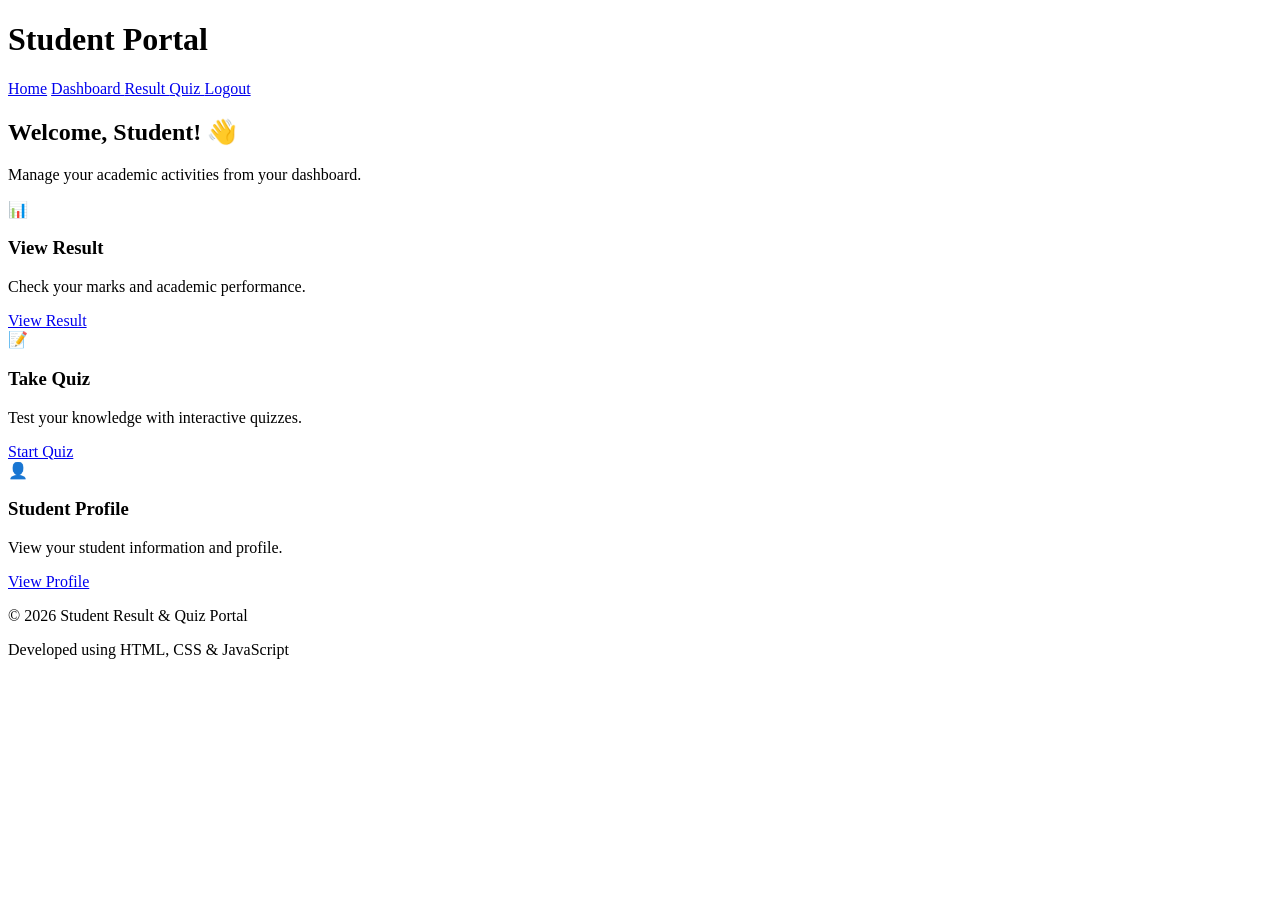
==== dashboard.html @ f5e90eb1 "Create dashboard.html" ====
<!DOCTYPE html>
<html lang="en">

<head>

    <meta charset="UTF-8">

    <meta
        name="viewport"
        content="width=device-width, initial-scale=1.0"
    >

    <title>Dashboard | Student Portal</title>

    <link
        rel="stylesheet"
        href="css/style.css"
    >

</head>


<body>

    <!-- Header -->

    <header>

        <div class="container">

            <h1>Student Portal</h1>

            <nav>

                <a href="index.html">Home</a>

                <a href="dashboard.html">
                    Dashboard
                </a>

                <a href="result.html">
                    Result
                </a>

                <a href="quiz.html">
                    Quiz
                </a>

                <a href="login.html">
                    Logout
                </a>

            </nav>

        </div>

    </header>


    <!-- Dashboard -->

    <main class="dashboard-section">

        <div class="dashboard-container">

            <div class="dashboard-welcome">

                <h2>
                    Welcome, Student! 👋
                </h2>

                <p>
                    Manage your academic activities
                    from your dashboard.
                </p>

            </div>


            <div class="dashboard-grid">

                <div class="dashboard-card">

                    <div class="card-icon">
                        📊
                    </div>

                    <h3>
                        View Result
                    </h3>

                    <p>
                        Check your marks and
                        academic performance.
                    </p>

                    <a
                        href="result.html"
                        class="dashboard-btn"
                    >
                        View Result
                    </a>

                </div>


                <div class="dashboard-card">

                    <div class="card-icon">
                        📝
                    </div>

                    <h3>
                        Take Quiz
                    </h3>

                    <p>
                        Test your knowledge with
                        interactive quizzes.
                    </p>

                    <a
                        href="quiz.html"
                        class="dashboard-btn"
                    >
                        Start Quiz
                    </a>

                </div>


                <div class="dashboard-card">

                    <div class="card-icon">
                        👤
                    </div>

                    <h3>
                        Student Profile
                    </h3>

                    <p>
                        View your student information
                        and profile.
                    </p>

                    <a
                        href="#"
                        class="dashboard-btn"
                    >
                        View Profile
                    </a>

                </div>


            </div>

        </div>

    </main>


    <footer>

        <p>
            © 2026 Student Result & Quiz Portal
        </p>

        <p>
            Developed using HTML, CSS & JavaScript
        </p>

    </footer>

</body>

</html>
---- css/style.css ----
/* ================================
   LOGIN PAGE
================================ */

.login-section {
    min-height: 75vh;
    display: flex;
    justify-content: center;
    align-items: center;
    padding: 50px 20px;
    background: linear-gradient(135deg, #eef4ff, #f8f9ff);
}


/* Login Card */

.login-card {
    width: 100%;
    max-width: 430px;
    background: #ffffff;
    padding: 40px;
    border-radius: 18px;
    box-shadow: 0 15px 40px rgba(0, 0, 0, 0.12);
    text-align: center;
}


/* Login Icon */

.login-icon {
    width: 70px;
    height: 70px;
    margin: 0 auto 18px;

    display: flex;
    align-items: center;
    justify-content: center;

    background: linear-gradient(135deg, #2563eb, #7c3aed);

    border-radius: 50%;

    font-size: 32px;

    box-shadow: 0 8px 20px rgba(37, 99, 235, 0.25);
}


/* Login Heading */

.login-card h2 {
    margin-bottom: 8px;
    color: #1e293b;
    font-size: 28px;
}


/* Subtitle */

.login-subtitle {
    color: #64748b;
    margin-bottom: 30px;
    font-size: 14px;
}


/* Form */

.form-group {
    text-align: left;
    margin-bottom: 20px;
}


.form-group label {
    display: block;
    margin-bottom: 8px;

    font-weight: 600;
    color: #334155;
}


.form-group input {
    width: 100%;
    padding: 13px 14px;

    border: 1px solid #cbd5e1;
    border-radius: 10px;

    font-size: 15px;

    outline: none;

    transition: 0.3s;

    box-sizing: border-box;
}


.form-group input:focus {
    border-color: #2563eb;

    box-shadow:
        0 0 0 3px rgba(37, 99, 235, 0.12);
}


/* Login Options */

.login-options {
    display: flex;
    justify-content: space-between;
    align-items: center;

    margin-bottom: 25px;

    font-size: 14px;
}


.remember-me {
    display: flex;
    align-items: center;
    gap: 6px;

    color: #475569;
}


.login-options a {
    color: #2563eb;
    text-decoration: none;
}


.login-options a:hover {
    text-decoration: underline;
}


/* Login Button */

.login-btn {
    width: 100%;

    padding: 14px;

    border: none;
    border-radius: 10px;

    background: linear-gradient(
        135deg,
        #2563eb,
        #7c3aed
    );

    color: white;

    font-size: 16px;
    font-weight: 600;

    cursor: pointer;

    transition: 0.3s;
}


.login-btn:hover {
    transform: translateY(-2px);

    box-shadow:
        0 8px 20px rgba(37, 99, 235, 0.3);
}


/* Register */

.register-link {
    margin-top: 25px;

    padding-top: 20px;

    border-top: 1px solid #e2e8f0;
}


.register-link p {
    color: #64748b;
    font-size: 14px;
}


.register-link a {
    color: #2563eb;
    font-weight: 600;
    text-decoration: none;
}


/* Active Navigation */

nav a.active {
    color: #60a5fa;
}


/* ================================
   LOGIN MOBILE RESPONSIVE
================================ */

@media (max-width: 600px) {

    .login-section {
        padding: 30px 15px;
    }

    .login-card {
        padding: 28px 22px;
    }

    .login-card h2 {
        font-size: 24px;
    }

    .login-options {
        flex-direction: column;
        align-items: flex-start;
        gap: 12px;
    }

}
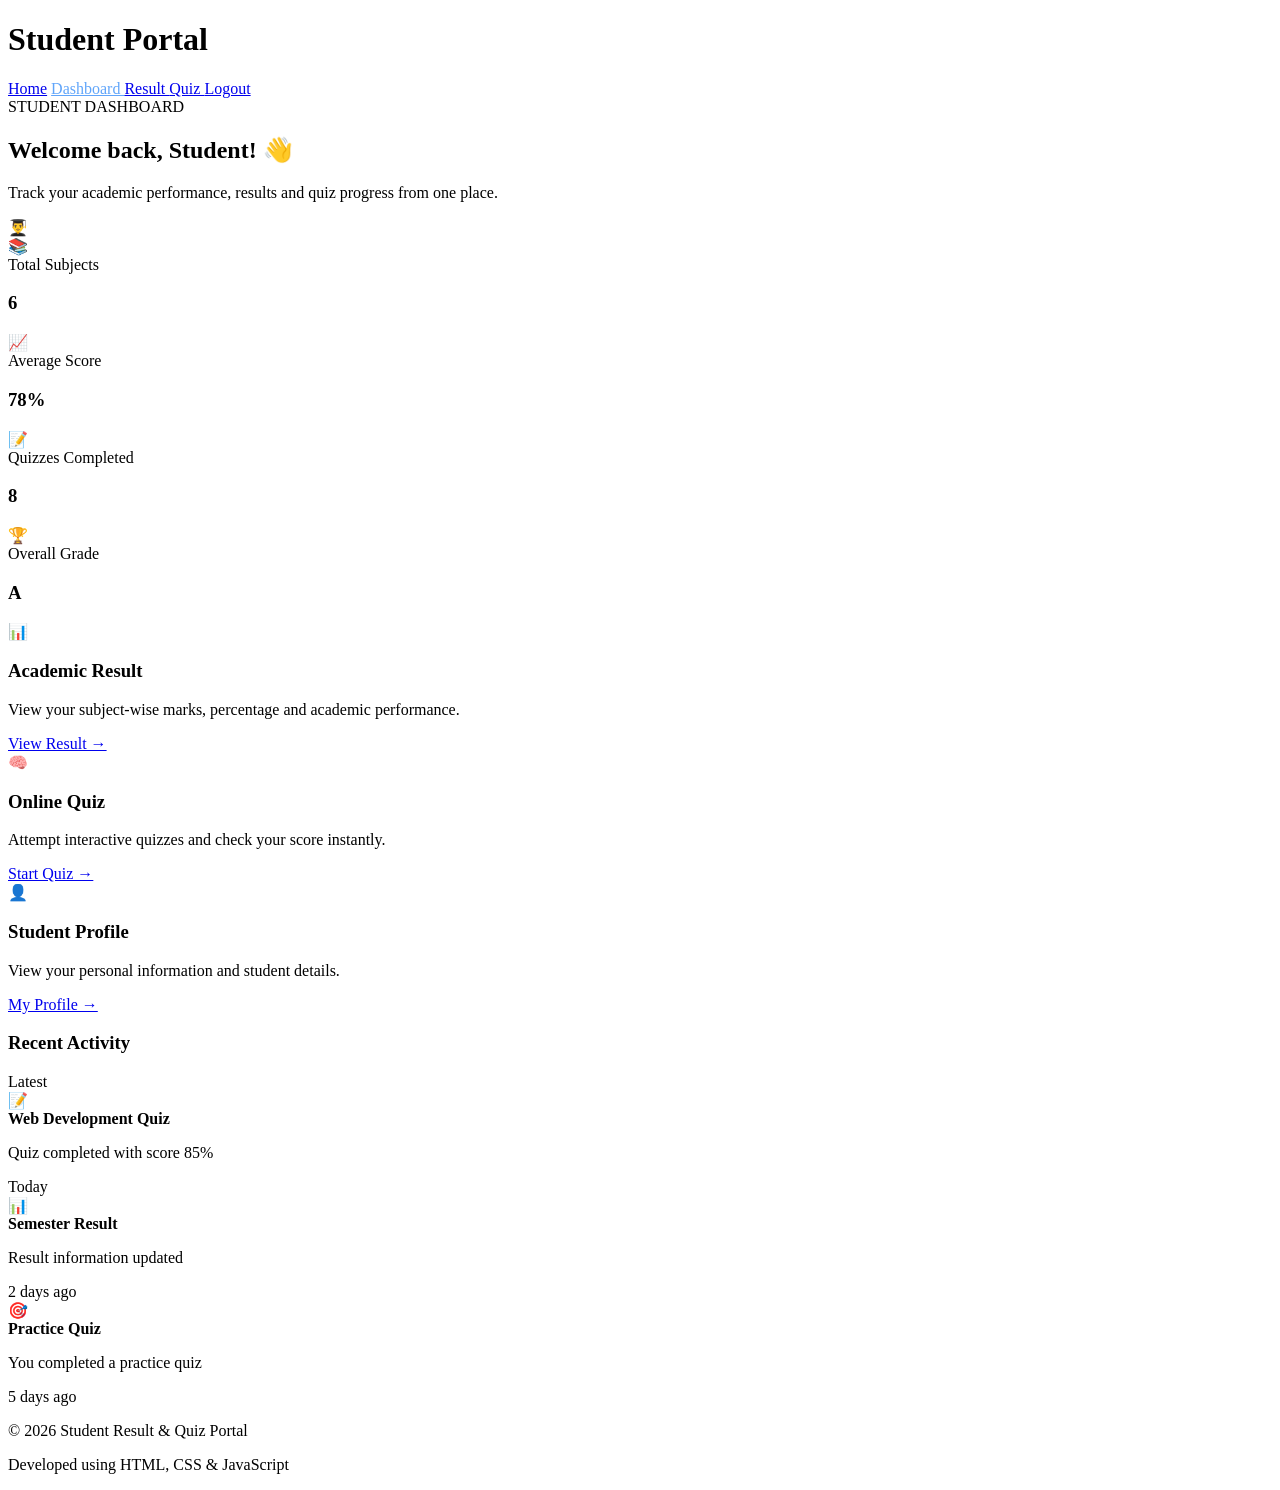
==== commit bf71bfd7: "Update dashboard.html" ====
--- a/dashboard.html
+++ b/dashboard.html
@@ -34,7 +34,10 @@
 
                 <a href="index.html">Home</a>
 
-                <a href="dashboard.html">
+                <a
+                    href="dashboard.html"
+                    class="active"
+                >
                     Dashboard
                 </a>
 
@@ -63,21 +66,123 @@
 
         <div class="dashboard-container">
 
+
+            <!-- Welcome -->
+
             <div class="dashboard-welcome">
 
-                <h2>
-                    Welcome, Student! 👋
-                </h2>
-
-                <p>
-                    Manage your academic activities
-                    from your dashboard.
-                </p>
+                <div>
+
+                    <span class="welcome-label">
+                        STUDENT DASHBOARD
+                    </span>
+
+                    <h2>
+                        Welcome back, Student! 👋
+                    </h2>
+
+                    <p>
+                        Track your academic performance,
+                        results and quiz progress from one place.
+                    </p>
+
+                </div>
+
+                <div class="student-avatar">
+                    👨‍🎓
+                </div>
 
             </div>
 
 
+            <!-- Statistics -->
+
+            <div class="stats-grid">
+
+                <div class="stat-card">
+
+                    <div class="stat-icon">
+                        📚
+                    </div>
+
+                    <div>
+
+                        <span>
+                            Total Subjects
+                        </span>
+
+                        <h3>6</h3>
+
+                    </div>
+
+                </div>
+
+
+                <div class="stat-card">
+
+                    <div class="stat-icon">
+                        📈
+                    </div>
+
+                    <div>
+
+                        <span>
+                            Average Score
+                        </span>
+
+                        <h3>78%</h3>
+
+                    </div>
+
+                </div>
+
+
+                <div class="stat-card">
+
+                    <div class="stat-icon">
+                        📝
+                    </div>
+
+                    <div>
+
+                        <span>
+                            Quizzes Completed
+                        </span>
+
+                        <h3>8</h3>
+
+                    </div>
+
+                </div>
+
+
+                <div class="stat-card">
+
+                    <div class="stat-icon">
+                        🏆
+                    </div>
+
+                    <div>
+
+                        <span>
+                            Overall Grade
+                        </span>
+
+                        <h3>A</h3>
+
+                    </div>
+
+                </div>
+
+            </div>
+
+
+            <!-- Main Cards -->
+
             <div class="dashboard-grid">
+
+
+                <!-- Result -->
 
                 <div class="dashboard-card">
 
@@ -86,48 +191,52 @@
                     </div>
 
                     <h3>
-                        View Result
+                        Academic Result
                     </h3>
 
                     <p>
-                        Check your marks and
-                        academic performance.
+                        View your subject-wise marks,
+                        percentage and academic performance.
                     </p>
 
                     <a
                         href="result.html"
                         class="dashboard-btn"
                     >
-                        View Result
+                        View Result →
                     </a>
 
                 </div>
 
 
+                <!-- Quiz -->
+
                 <div class="dashboard-card">
 
                     <div class="card-icon">
-                        📝
+                        🧠
                     </div>
 
                     <h3>
-                        Take Quiz
+                        Online Quiz
                     </h3>
 
                     <p>
-                        Test your knowledge with
-                        interactive quizzes.
+                        Attempt interactive quizzes
+                        and check your score instantly.
                     </p>
 
                     <a
                         href="quiz.html"
                         class="dashboard-btn"
                     >
-                        Start Quiz
+                        Start Quiz →
                     </a>
 
                 </div>
 
+
+                <!-- Profile -->
 
                 <div class="dashboard-card">
 
@@ -140,15 +249,15 @@
                     </h3>
 
                     <p>
-                        View your student information
-                        and profile.
+                        View your personal information
+                        and student details.
                     </p>
 
                     <a
                         href="#"
                         class="dashboard-btn"
                     >
-                        View Profile
+                        My Profile →
                     </a>
 
                 </div>
@@ -156,10 +265,106 @@
 
             </div>
 
+
+            <!-- Recent Activity -->
+
+            <div class="activity-card">
+
+                <div class="activity-header">
+
+                    <h3>
+                        Recent Activity
+                    </h3>
+
+                    <span>
+                        Latest
+                    </span>
+
+                </div>
+
+
+                <div class="activity-item">
+
+                    <div class="activity-icon">
+                        📝
+                    </div>
+
+                    <div>
+
+                        <strong>
+                            Web Development Quiz
+                        </strong>
+
+                        <p>
+                            Quiz completed with score 85%
+                        </p>
+
+                    </div>
+
+                    <span class="activity-date">
+                        Today
+                    </span>
+
+                </div>
+
+
+                <div class="activity-item">
+
+                    <div class="activity-icon">
+                        📊
+                    </div>
+
+                    <div>
+
+                        <strong>
+                            Semester Result
+                        </strong>
+
+                        <p>
+                            Result information updated
+                        </p>
+
+                    </div>
+
+                    <span class="activity-date">
+                        2 days ago
+                    </span>
+
+                </div>
+
+
+                <div class="activity-item">
+
+                    <div class="activity-icon">
+                        🎯
+                    </div>
+
+                    <div>
+
+                        <strong>
+                            Practice Quiz
+                        </strong>
+
+                        <p>
+                            You completed a practice quiz
+                        </p>
+
+                    </div>
+
+                    <span class="activity-date">
+                        5 days ago
+                    </span>
+
+                </div>
+
+            </div>
+
         </div>
 
     </main>
 
+
+    <!-- Footer -->
 
     <footer>
 
@@ -173,6 +378,9 @@
 
     </footer>
 
+
+    <script src="js/script.js"></script>
+
 </body>
 
 </html>
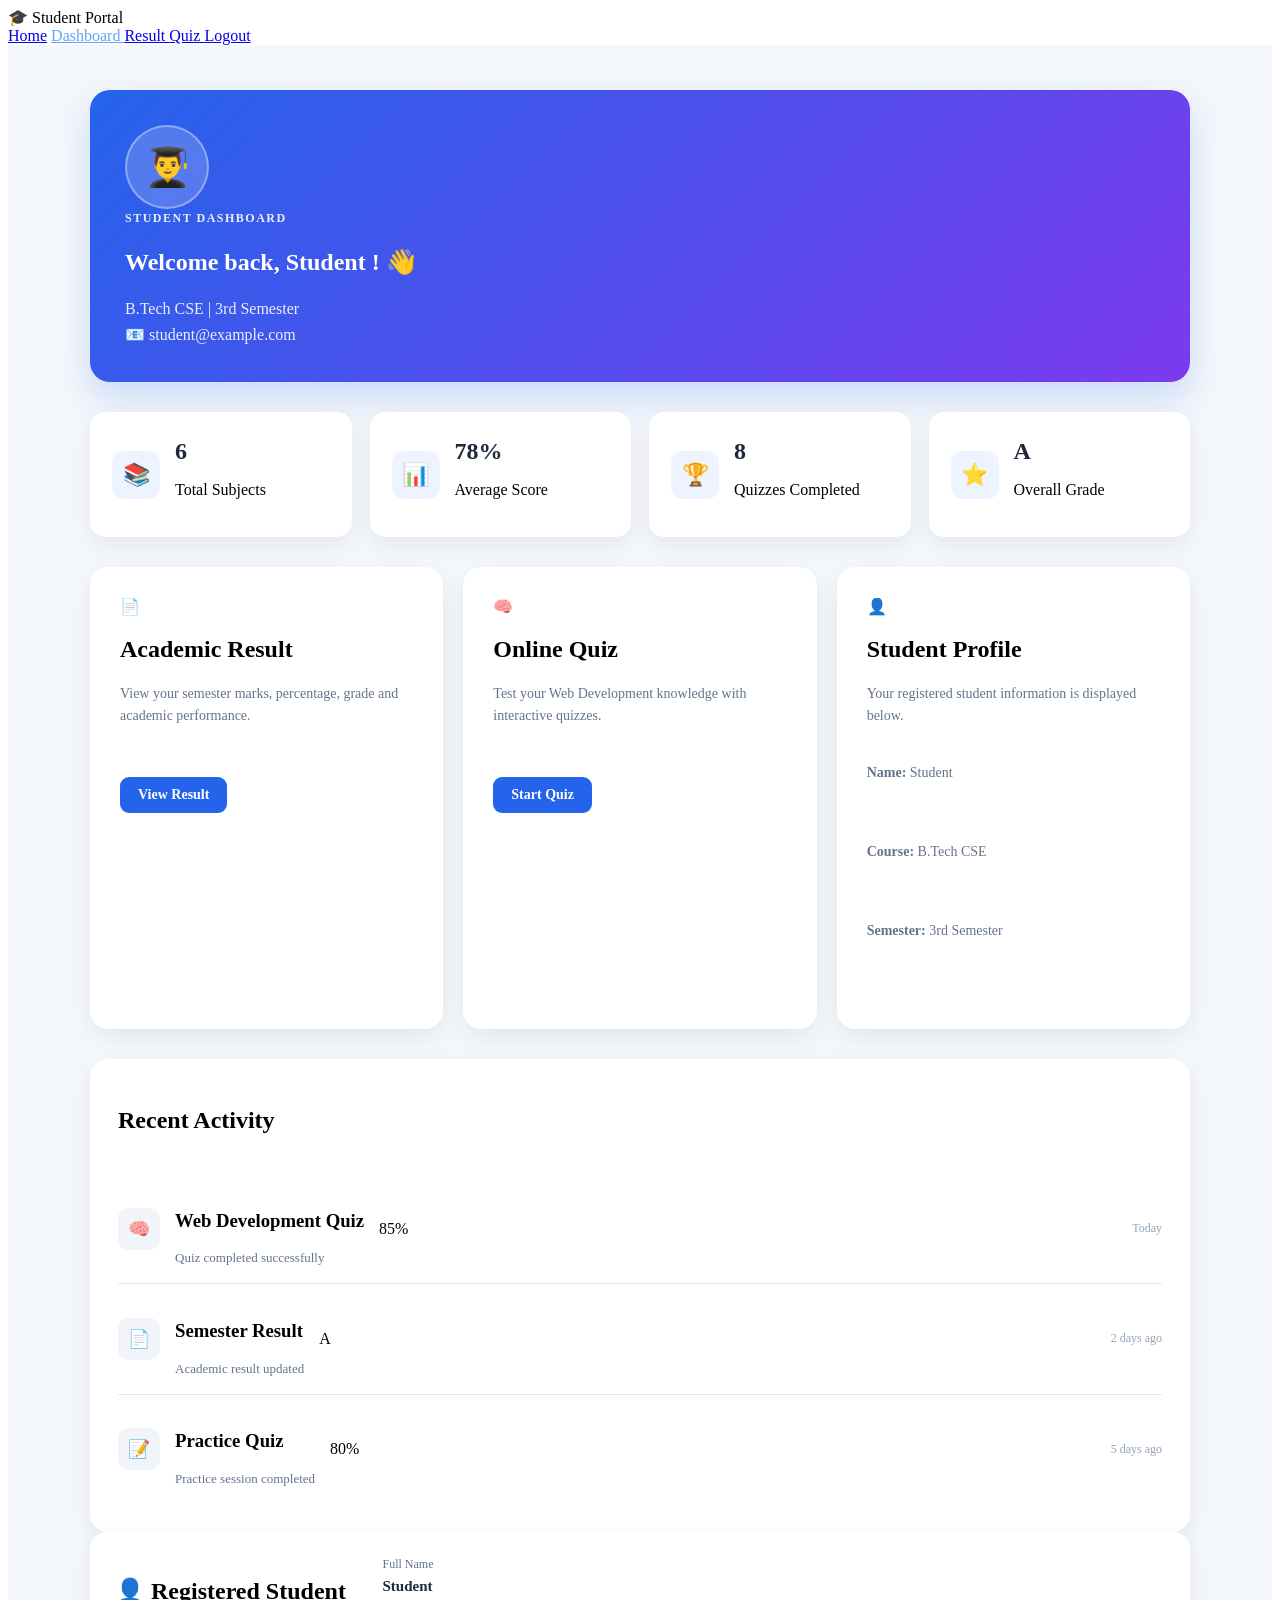
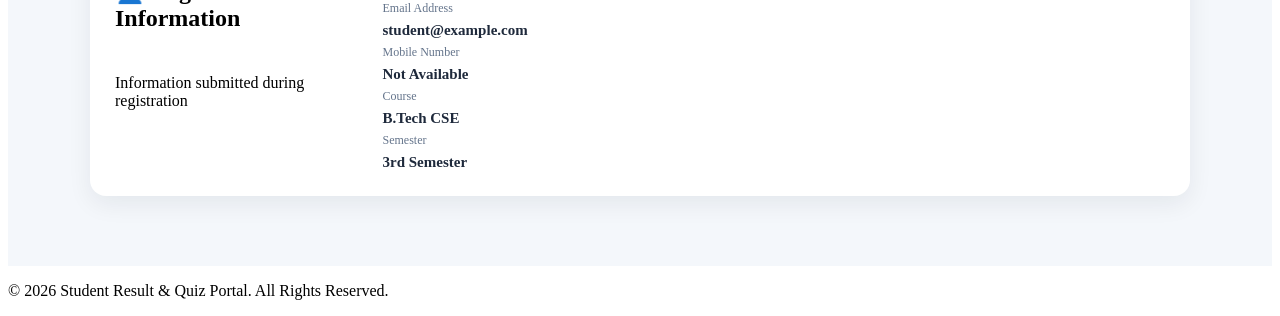
==== commit f60f3973: "Update dashboard.html" ====
--- a/dashboard.html
+++ b/dashboard.html
@@ -1,43 +1,30 @@
 <!DOCTYPE html>
 <html lang="en">
-
 <head>
-
     <meta charset="UTF-8">
-
-    <meta
-        name="viewport"
-        content="width=device-width, initial-scale=1.0"
-    >
-
-    <title>Dashboard | Student Portal</title>
-
-    <link
-        rel="stylesheet"
-        href="css/style.css"
-    >
-
+    <meta name="viewport" content="width=device-width, initial-scale=1.0">
+
+    <title>Student Dashboard | Student Result & Quiz Portal</title>
+
+    <link rel="stylesheet" href="css/style.css">
 </head>
 
-
 <body>
 
-    <!-- Header -->
-
-    <header>
-
-        <div class="container">
-
-            <h1>Student Portal</h1>
-
-            <nav>
+    <!-- HEADER -->
+    <header class="main-header">
+
+        <div class="header-container">
+
+            <div class="logo">
+                🎓 Student Portal
+            </div>
+
+            <nav class="main-nav">
 
                 <a href="index.html">Home</a>
 
-                <a
-                    href="dashboard.html"
-                    class="active"
-                >
+                <a href="dashboard.html" class="active">
                     Dashboard
                 </a>
 
@@ -49,7 +36,7 @@
                     Quiz
                 </a>
 
-                <a href="login.html">
+                <a href="#" onclick="logoutStudent(); return false;">
                     Logout
                 </a>
 
@@ -60,327 +47,477 @@
     </header>
 
 
-    <!-- Dashboard -->
-
-    <main class="dashboard-section">
-
-        <div class="dashboard-container">
-
-
-            <!-- Welcome -->
-
-            <div class="dashboard-welcome">
-
-                <div>
-
-                    <span class="welcome-label">
-                        STUDENT DASHBOARD
-                    </span>
-
-                    <h2>
-                        Welcome back, Student! 👋
-                    </h2>
-
-                    <p>
-                        Track your academic performance,
-                        results and quiz progress from one place.
-                    </p>
+    <!-- DASHBOARD -->
+    <main>
+
+        <section class="dashboard-section">
+
+            <div class="dashboard-container">
+
+
+                <!-- WELCOME CARD -->
+                <div class="dashboard-welcome">
+
+                    <div class="welcome-content">
+
+                        <div class="student-avatar">
+                            👨‍🎓
+                        </div>
+
+                        <div>
+
+                            <p class="welcome-label">
+                                STUDENT DASHBOARD
+                            </p>
+
+                            <h1>
+                                Welcome back,
+                                <span id="studentName">
+                                    Student
+                                </span>! 👋
+                            </h1>
+
+                            <p class="student-basic-info">
+
+                                <span id="studentCourse">
+                                    B.Tech CSE
+                                </span>
+
+                                <span class="divider">|</span>
+
+                                <span id="studentSemester">
+                                    3rd Semester
+                                </span>
+
+                            </p>
+
+                            <p class="student-email">
+
+                                📧
+                                <span id="studentEmail">
+                                    student@example.com
+                                </span>
+
+                            </p>
+
+                        </div>
+
+                    </div>
 
                 </div>
 
-                <div class="student-avatar">
-                    👨‍🎓
+
+                <!-- STATISTICS -->
+                <div class="stats-grid">
+
+
+                    <div class="stat-card">
+
+                        <div class="stat-icon">
+                            📚
+                        </div>
+
+                        <div>
+
+                            <h3>
+                                6
+                            </h3>
+
+                            <p>
+                                Total Subjects
+                            </p>
+
+                        </div>
+
+                    </div>
+
+
+                    <div class="stat-card">
+
+                        <div class="stat-icon">
+                            📊
+                        </div>
+
+                        <div>
+
+                            <h3>
+                                78%
+                            </h3>
+
+                            <p>
+                                Average Score
+                            </p>
+
+                        </div>
+
+                    </div>
+
+
+                    <div class="stat-card">
+
+                        <div class="stat-icon">
+                            🏆
+                        </div>
+
+                        <div>
+
+                            <h3>
+                                8
+                            </h3>
+
+                            <p>
+                                Quizzes Completed
+                            </p>
+
+                        </div>
+
+                    </div>
+
+
+                    <div class="stat-card">
+
+                        <div class="stat-icon">
+                            ⭐
+                        </div>
+
+                        <div>
+
+                            <h3>
+                                A
+                            </h3>
+
+                            <p>
+                                Overall Grade
+                            </p>
+
+                        </div>
+
+                    </div>
+
                 </div>
 
+
+                <!-- MAIN DASHBOARD CARDS -->
+                <div class="dashboard-grid">
+
+
+                    <!-- RESULT CARD -->
+                    <div class="dashboard-card">
+
+                        <div class="dashboard-card-icon">
+                            📄
+                        </div>
+
+                        <h2>
+                            Academic Result
+                        </h2>
+
+                        <p>
+                            View your semester marks,
+                            percentage, grade and
+                            academic performance.
+                        </p>
+
+                        <a
+                            href="result.html"
+                            class="dashboard-btn"
+                        >
+                            View Result
+                        </a>
+
+                    </div>
+
+
+                    <!-- QUIZ CARD -->
+                    <div class="dashboard-card">
+
+                        <div class="dashboard-card-icon">
+                            🧠
+                        </div>
+
+                        <h2>
+                            Online Quiz
+                        </h2>
+
+                        <p>
+                            Test your Web Development
+                            knowledge with interactive
+                            quizzes.
+                        </p>
+
+                        <a
+                            href="quiz.html"
+                            class="dashboard-btn"
+                        >
+                            Start Quiz
+                        </a>
+
+                    </div>
+
+
+                    <!-- PROFILE CARD -->
+                    <div class="dashboard-card">
+
+                        <div class="dashboard-card-icon">
+                            👤
+                        </div>
+
+                        <h2>
+                            Student Profile
+                        </h2>
+
+                        <p>
+                            Your registered student
+                            information is displayed
+                            below.
+                        </p>
+
+                        <div class="profile-mini">
+
+                            <p>
+                                <strong>Name:</strong>
+                                <span id="profileName">
+                                    Student
+                                </span>
+                            </p>
+
+                            <p>
+                                <strong>Course:</strong>
+                                <span id="profileCourse">
+                                    B.Tech CSE
+                                </span>
+                            </p>
+
+                            <p>
+                                <strong>Semester:</strong>
+                                <span id="profileSemester">
+                                    3rd Semester
+                                </span>
+                            </p>
+
+                        </div>
+
+                    </div>
+
+                </div>
+
+
+                <!-- RECENT ACTIVITY -->
+                <div class="activity-card">
+
+                    <div class="activity-header">
+
+                        <h2>
+                            Recent Activity
+                        </h2>
+
+                    </div>
+
+
+                    <div class="activity-list">
+
+
+                        <div class="activity-item">
+
+                            <div class="activity-icon">
+                                🧠
+                            </div>
+
+                            <div class="activity-content">
+
+                                <h3>
+                                    Web Development Quiz
+                                </h3>
+
+                                <p>
+                                    Quiz completed successfully
+                                </p>
+
+                            </div>
+
+                            <div class="activity-score">
+                                85%
+                            </div>
+
+                            <div class="activity-date">
+                                Today
+                            </div>
+
+                        </div>
+
+
+                        <div class="activity-item">
+
+                            <div class="activity-icon">
+                                📄
+                            </div>
+
+                            <div class="activity-content">
+
+                                <h3>
+                                    Semester Result
+                                </h3>
+
+                                <p>
+                                    Academic result updated
+                                </p>
+
+                            </div>
+
+                            <div class="activity-score">
+                                A
+                            </div>
+
+                            <div class="activity-date">
+                                2 days ago
+                            </div>
+
+                        </div>
+
+
+                        <div class="activity-item">
+
+                            <div class="activity-icon">
+                                📝
+                            </div>
+
+                            <div class="activity-content">
+
+                                <h3>
+                                    Practice Quiz
+                                </h3>
+
+                                <p>
+                                    Practice session completed
+                                </p>
+
+                            </div>
+
+                            <div class="activity-score">
+                                80%
+                            </div>
+
+                            <div class="activity-date">
+                                5 days ago
+                            </div>
+
+                        </div>
+
+
+                    </div>
+
+                </div>
+
+
+                <!-- STUDENT INFORMATION -->
+                <div class="student-info-card">
+
+                    <div class="student-info-heading">
+
+                        <h2>
+                            👤 Registered Student Information
+                        </h2>
+
+                        <p>
+                            Information submitted during registration
+                        </p>
+
+                    </div>
+
+
+                    <div class="student-info-grid">
+
+
+                        <div class="info-box">
+
+                            <span>
+                                Full Name
+                            </span>
+
+                            <strong id="infoName">
+                                Student
+                            </strong>
+
+                        </div>
+
+
+                        <div class="info-box">
+
+                            <span>
+                                Email Address
+                            </span>
+
+                            <strong id="infoEmail">
+                                student@example.com
+                            </strong>
+
+                        </div>
+
+
+                        <div class="info-box">
+
+                            <span>
+                                Mobile Number
+                            </span>
+
+                            <strong id="infoPhone">
+                                Not Available
+                            </strong>
+
+                        </div>
+
+
+                        <div class="info-box">
+
+                            <span>
+                                Course
+                            </span>
+
+                            <strong id="infoCourse">
+                                B.Tech CSE
+                            </strong>
+
+                        </div>
+
+
+                        <div class="info-box">
+
+                            <span>
+                                Semester
+                            </span>
+
+                            <strong id="infoSemester">
+                                3rd Semester
+                            </strong>
+
+                        </div>
+
+
+                    </div>
+
+                </div>
+
+
             </div>
 
-
-            <!-- Statistics -->
-
-            <div class="stats-grid">
-
-                <div class="stat-card">
-
-                    <div class="stat-icon">
-                        📚
-                    </div>
-
-                    <div>
-
-                        <span>
-                            Total Subjects
-                        </span>
-
-                        <h3>6</h3>
-
-                    </div>
-
-                </div>
-
-
-                <div class="stat-card">
-
-                    <div class="stat-icon">
-                        📈
-                    </div>
-
-                    <div>
-
-                        <span>
-                            Average Score
-                        </span>
-
-                        <h3>78%</h3>
-
-                    </div>
-
-                </div>
-
-
-                <div class="stat-card">
-
-                    <div class="stat-icon">
-                        📝
-                    </div>
-
-                    <div>
-
-                        <span>
-                            Quizzes Completed
-                        </span>
-
-                        <h3>8</h3>
-
-                    </div>
-
-                </div>
-
-
-                <div class="stat-card">
-
-                    <div class="stat-icon">
-                        🏆
-                    </div>
-
-                    <div>
-
-                        <span>
-                            Overall Grade
-                        </span>
-
-                        <h3>A</h3>
-
-                    </div>
-
-                </div>
-
-            </div>
-
-
-            <!-- Main Cards -->
-
-            <div class="dashboard-grid">
-
-
-                <!-- Result -->
-
-                <div class="dashboard-card">
-
-                    <div class="card-icon">
-                        📊
-                    </div>
-
-                    <h3>
-                        Academic Result
-                    </h3>
-
-                    <p>
-                        View your subject-wise marks,
-                        percentage and academic performance.
-                    </p>
-
-                    <a
-                        href="result.html"
-                        class="dashboard-btn"
-                    >
-                        View Result →
-                    </a>
-
-                </div>
-
-
-                <!-- Quiz -->
-
-                <div class="dashboard-card">
-
-                    <div class="card-icon">
-                        🧠
-                    </div>
-
-                    <h3>
-                        Online Quiz
-                    </h3>
-
-                    <p>
-                        Attempt interactive quizzes
-                        and check your score instantly.
-                    </p>
-
-                    <a
-                        href="quiz.html"
-                        class="dashboard-btn"
-                    >
-                        Start Quiz →
-                    </a>
-
-                </div>
-
-
-                <!-- Profile -->
-
-                <div class="dashboard-card">
-
-                    <div class="card-icon">
-                        👤
-                    </div>
-
-                    <h3>
-                        Student Profile
-                    </h3>
-
-                    <p>
-                        View your personal information
-                        and student details.
-                    </p>
-
-                    <a
-                        href="#"
-                        class="dashboard-btn"
-                    >
-                        My Profile →
-                    </a>
-
-                </div>
-
-
-            </div>
-
-
-            <!-- Recent Activity -->
-
-            <div class="activity-card">
-
-                <div class="activity-header">
-
-                    <h3>
-                        Recent Activity
-                    </h3>
-
-                    <span>
-                        Latest
-                    </span>
-
-                </div>
-
-
-                <div class="activity-item">
-
-                    <div class="activity-icon">
-                        📝
-                    </div>
-
-                    <div>
-
-                        <strong>
-                            Web Development Quiz
-                        </strong>
-
-                        <p>
-                            Quiz completed with score 85%
-                        </p>
-
-                    </div>
-
-                    <span class="activity-date">
-                        Today
-                    </span>
-
-                </div>
-
-
-                <div class="activity-item">
-
-                    <div class="activity-icon">
-                        📊
-                    </div>
-
-                    <div>
-
-                        <strong>
-                            Semester Result
-                        </strong>
-
-                        <p>
-                            Result information updated
-                        </p>
-
-                    </div>
-
-                    <span class="activity-date">
-                        2 days ago
-                    </span>
-
-                </div>
-
-
-                <div class="activity-item">
-
-                    <div class="activity-icon">
-                        🎯
-                    </div>
-
-                    <div>
-
-                        <strong>
-                            Practice Quiz
-                        </strong>
-
-                        <p>
-                            You completed a practice quiz
-                        </p>
-
-                    </div>
-
-                    <span class="activity-date">
-                        5 days ago
-                    </span>
-
-                </div>
-
-            </div>
-
-        </div>
+        </section>
 
     </main>
 
 
-    <!-- Footer -->
-
-    <footer>
+    <!-- FOOTER -->
+    <footer class="main-footer">
 
         <p>
-            © 2026 Student Result & Quiz Portal
+            © 2026 Student Result & Quiz Portal.
+            All Rights Reserved.
         </p>
 
-        <p>
-            Developed using HTML, CSS & JavaScript
-        </p>
-
     </footer>
 
 
+    <!-- JAVASCRIPT -->
     <script src="js/script.js"></script>
 
 </body>
-
 </html>
--- a/css/style.css
+++ b/css/style.css
@@ -230,3 +230,1410 @@
     }
 
 }
+/* ==========================================
+   PREMIUM DASHBOARD
+========================================== */
+
+.dashboard-section {
+    min-height: 75vh;
+    padding: 45px 20px;
+    background: #f4f7fb;
+}
+
+.dashboard-container {
+    max-width: 1100px;
+    margin: auto;
+}
+
+
+/* Welcome */
+
+.dashboard-welcome {
+    background: linear-gradient(
+        135deg,
+        #2563eb,
+        #7c3aed
+    );
+
+    color: white;
+
+    padding: 35px;
+
+    border-radius: 20px;
+
+    display: flex;
+    justify-content: space-between;
+    align-items: center;
+
+    margin-bottom: 30px;
+
+    box-shadow:
+        0 15px 35px rgba(37, 99, 235, 0.2);
+}
+
+.welcome-label {
+    font-size: 12px;
+    letter-spacing: 1.5px;
+    opacity: 0.8;
+    font-weight: 700;
+}
+
+.dashboard-welcome h2 {
+    margin: 8px 0;
+
+    font-size: 30px;
+}
+
+.dashboard-welcome p {
+    margin: 0;
+
+    opacity: 0.9;
+    line-height: 1.6;
+}
+
+
+.student-avatar {
+    width: 80px;
+    height: 80px;
+
+    display: flex;
+    align-items: center;
+    justify-content: center;
+
+    background: rgba(255,255,255,0.18);
+
+    border-radius: 50%;
+
+    font-size: 38px;
+
+    border: 2px solid rgba(255,255,255,0.35);
+}
+
+
+/* Statistics */
+
+.stats-grid {
+    display: grid;
+
+    grid-template-columns:
+        repeat(4, 1fr);
+
+    gap: 18px;
+
+    margin-bottom: 30px;
+}
+
+
+.stat-card {
+    background: white;
+
+    border-radius: 15px;
+
+    padding: 22px;
+
+    display: flex;
+
+    align-items: center;
+
+    gap: 15px;
+
+    box-shadow:
+        0 8px 25px rgba(15, 23, 42, 0.07);
+
+    transition: 0.3s;
+}
+
+
+.stat-card:hover {
+    transform: translateY(-4px);
+
+    box-shadow:
+        0 12px 30px rgba(15, 23, 42, 0.12);
+}
+
+
+.stat-icon {
+    width: 48px;
+    height: 48px;
+
+    display: flex;
+    align-items: center;
+    justify-content: center;
+
+    background: #eef4ff;
+
+    border-radius: 12px;
+
+    font-size: 22px;
+}
+
+
+.stat-card span {
+    color: #64748b;
+
+    font-size: 13px;
+}
+
+
+.stat-card h3 {
+    margin: 4px 0 0;
+
+    color: #1e293b;
+
+    font-size: 24px;
+}
+
+
+/* Dashboard Cards */
+
+.dashboard-grid {
+    display: grid;
+
+    grid-template-columns:
+        repeat(3, 1fr);
+
+    gap: 20px;
+
+    margin-bottom: 30px;
+}
+
+
+.dashboard-card {
+    background: white;
+
+    padding: 30px;
+
+    border-radius: 18px;
+
+    box-shadow:
+        0 8px 25px rgba(15, 23, 42, 0.07);
+
+    transition: 0.3s;
+}
+
+
+.dashboard-card:hover {
+    transform: translateY(-5px);
+
+    box-shadow:
+        0 15px 35px rgba(15, 23, 42, 0.12);
+}
+
+
+.card-icon {
+    width: 55px;
+    height: 55px;
+
+    display: flex;
+    align-items: center;
+    justify-content: center;
+
+    background: #eef4ff;
+
+    border-radius: 14px;
+
+    font-size: 26px;
+
+    margin-bottom: 18px;
+}
+
+
+.dashboard-card h3 {
+    margin-bottom: 10px;
+
+    color: #1e293b;
+
+    font-size: 20px;
+}
+
+
+.dashboard-card p {
+    color: #64748b;
+
+    line-height: 1.6;
+
+    font-size: 14px;
+
+    min-height: 65px;
+}
+
+
+.dashboard-btn {
+    display: inline-block;
+
+    margin-top: 15px;
+
+    padding: 10px 18px;
+
+    border-radius: 9px;
+
+    background: #2563eb;
+
+    color: white;
+
+    text-decoration: none;
+
+    font-size: 14px;
+
+    font-weight: 600;
+
+    transition: 0.3s;
+}
+
+
+.dashboard-btn:hover {
+    background: #1d4ed8;
+
+    transform: translateX(3px);
+}
+
+
+/* Recent Activity */
+
+.activity-card {
+    background: white;
+
+    padding: 28px;
+
+    border-radius: 18px;
+
+    box-shadow:
+        0 8px 25px rgba(15, 23, 42, 0.07);
+}
+
+
+.activity-header {
+    display: flex;
+
+    justify-content: space-between;
+
+    align-items: center;
+
+    margin-bottom: 20px;
+}
+
+
+.activity-header h3 {
+    margin: 0;
+
+    color: #1e293b;
+}
+
+
+.activity-header span {
+    background: #eef4ff;
+
+    color: #2563eb;
+
+    padding: 6px 12px;
+
+    border-radius: 20px;
+
+    font-size: 12px;
+
+    font-weight: 600;
+}
+
+
+.activity-item {
+    display: flex;
+
+    align-items: center;
+
+    gap: 15px;
+
+    padding: 17px 0;
+
+    border-bottom: 1px solid #e2e8f0;
+}
+
+
+.activity-item:last-child {
+    border-bottom: none;
+}
+
+
+.activity-icon {
+    width: 42px;
+    height: 42px;
+
+    display: flex;
+    align-items: center;
+    justify-content: center;
+
+    background: #f1f5f9;
+
+    border-radius: 10px;
+
+    font-size: 18px;
+}
+
+
+.activity-item strong {
+    color: #334155;
+
+    font-size: 14px;
+}
+
+
+.activity-item p {
+    margin: 4px 0 0;
+
+    color: #64748b;
+
+    font-size: 13px;
+}
+
+
+.activity-date {
+    margin-left: auto;
+
+    color: #94a3b8;
+
+    font-size: 12px;
+}
+
+
+/* ==========================================
+   DASHBOARD RESPONSIVE
+========================================== */
+
+@media (max-width: 900px) {
+
+    .stats-grid {
+        grid-template-columns:
+            repeat(2, 1fr);
+    }
+
+    .dashboard-grid {
+        grid-template-columns:
+            repeat(2, 1fr);
+    }
+
+}
+
+
+@media (max-width: 600px) {
+
+    .dashboard-section {
+        padding: 25px 15px;
+    }
+
+    .dashboard-welcome {
+        padding: 25px;
+
+        flex-direction: column;
+
+        align-items: flex-start;
+
+        gap: 20px;
+    }
+
+    .dashboard-welcome h2 {
+        font-size: 24px;
+    }
+
+    .student-avatar {
+        width: 60px;
+        height: 60px;
+
+        font-size: 28px;
+    }
+
+    .stats-grid {
+        grid-template-columns: 1fr;
+    }
+
+    .dashboard-grid {
+        grid-template-columns: 1fr;
+    }
+
+    .activity-card {
+        padding: 20px;
+    }
+
+    .activity-item {
+        align-items: flex-start;
+    }
+
+    .activity-date {
+        display: none;
+    }
+
+}
+/* ==========================================
+   RESULT PAGE
+========================================== */
+
+.result-section {
+    min-height: 75vh;
+
+    padding: 45px 20px;
+
+    background: #f4f7fb;
+}
+
+.result-container {
+    max-width: 1100px;
+
+    margin: auto;
+}
+
+
+/* Heading */
+
+.result-heading {
+    text-align: center;
+
+    margin-bottom: 30px;
+}
+
+.result-label {
+    color: #2563eb;
+
+    font-size: 12px;
+
+    font-weight: 700;
+
+    letter-spacing: 1.5px;
+}
+
+.result-heading h2 {
+    margin: 8px 0;
+
+    font-size: 32px;
+
+    color: #1e293b;
+}
+
+.result-heading p {
+    color: #64748b;
+
+    margin: 0;
+}
+
+
+/* Student Information */
+
+.student-info-card {
+    background: white;
+
+    padding: 25px;
+
+    border-radius: 16px;
+
+    display: grid;
+
+    grid-template-columns:
+        repeat(4, 1fr);
+
+    gap: 20px;
+
+    margin-bottom: 25px;
+
+    box-shadow:
+        0 8px 25px rgba(15, 23, 42, 0.07);
+}
+
+.student-info-card div {
+    display: flex;
+
+    flex-direction: column;
+
+    gap: 6px;
+}
+
+.student-info-card span {
+    color: #64748b;
+
+    font-size: 12px;
+}
+
+.student-info-card strong {
+    color: #1e293b;
+
+    font-size: 15px;
+}
+
+
+/* Result Table */
+
+.result-table-card {
+    background: white;
+
+    border-radius: 16px;
+
+    padding: 25px;
+
+    box-shadow:
+        0 8px 25px rgba(15, 23, 42, 0.07);
+
+    margin-bottom: 25px;
+}
+
+.table-title {
+    display: flex;
+
+    justify-content: space-between;
+
+    align-items: center;
+
+    margin-bottom: 20px;
+}
+
+.table-title h3 {
+    margin: 0;
+
+    color: #1e293b;
+}
+
+.table-title span {
+    color: #64748b;
+
+    font-size: 13px;
+}
+
+
+/* Table */
+
+.table-wrapper {
+    width: 100%;
+
+    overflow-x: auto;
+}
+
+table {
+    width: 100%;
+
+    border-collapse: collapse;
+
+    min-width: 700px;
+}
+
+thead {
+    background: #f1f5f9;
+}
+
+th {
+    padding: 15px;
+
+    text-align: left;
+
+    color: #475569;
+
+    font-size: 13px;
+
+    font-weight: 700;
+}
+
+td {
+    padding: 15px;
+
+    border-bottom: 1px solid #e2e8f0;
+
+    color: #334155;
+
+    font-size: 14px;
+}
+
+tbody tr {
+    transition: 0.2s;
+}
+
+tbody tr:hover {
+    background: #f8fafc;
+}
+
+
+/* Grade */
+
+.grade {
+    display: inline-block;
+
+    padding: 5px 10px;
+
+    border-radius: 20px;
+
+    font-size: 12px;
+
+    font-weight: 700;
+}
+
+.grade-a {
+    background: #dcfce7;
+
+    color: #15803d;
+}
+
+.grade-b {
+    background: #dbeafe;
+
+    color: #1d4ed8;
+}
+
+
+/* Result Summary */
+
+.result-summary {
+    display: grid;
+
+    grid-template-columns:
+        repeat(4, 1fr);
+
+    gap: 18px;
+
+    margin-bottom: 25px;
+}
+
+.summary-card {
+    background: white;
+
+    padding: 22px;
+
+    border-radius: 15px;
+
+    text-align: center;
+
+    box-shadow:
+        0 8px 25px rgba(15, 23, 42, 0.07);
+}
+
+.summary-card span {
+    display: block;
+
+    color: #64748b;
+
+    font-size: 13px;
+
+    margin-bottom: 8px;
+}
+
+.summary-card h3 {
+    margin: 0;
+
+    color: #1e293b;
+
+    font-size: 24px;
+}
+
+.result-pass h3 {
+    color: #16a34a;
+}
+
+
+/* Performance Message */
+
+.performance-message {
+    background: linear-gradient(
+        135deg,
+        #2563eb,
+        #7c3aed
+    );
+
+    color: white;
+
+    padding: 25px;
+
+    border-radius: 16px;
+
+    display: flex;
+
+    align-items: center;
+
+    gap: 18px;
+
+    margin-bottom: 25px;
+}
+
+.performance-icon {
+    width: 55px;
+
+    height: 55px;
+
+    display: flex;
+
+    align-items: center;
+
+    justify-content: center;
+
+    background: rgba(255,255,255,0.15);
+
+    border-radius: 14px;
+
+    font-size: 26px;
+}
+
+.performance-message h3 {
+    margin: 0 0 5px;
+}
+
+.performance-message p {
+    margin: 0;
+
+    opacity: 0.9;
+}
+
+
+/* Result Actions */
+
+.result-actions {
+    display: flex;
+
+    justify-content: center;
+
+    align-items: center;
+
+    gap: 15px;
+}
+
+.print-btn {
+    border: none;
+
+    padding: 11px 18px;
+
+    border-radius: 9px;
+
+    background: #0f172a;
+
+    color: white;
+
+    font-size: 14px;
+
+    font-weight: 600;
+
+    cursor: pointer;
+
+    transition: 0.3s;
+}
+
+.print-btn:hover {
+    background: #1e293b;
+
+    transform: translateY(-2px);
+}
+
+
+/* ==========================================
+   RESULT RESPONSIVE
+========================================== */
+
+@media (max-width: 900px) {
+
+    .student-info-card {
+        grid-template-columns:
+            repeat(2, 1fr);
+    }
+
+    .result-summary {
+        grid-template-columns:
+            repeat(2, 1fr);
+    }
+
+}
+
+
+@media (max-width: 600px) {
+
+    .result-section {
+        padding: 30px 15px;
+    }
+
+    .result-heading h2 {
+        font-size: 26px;
+    }
+
+    .student-info-card {
+        grid-template-columns: 1fr;
+
+        gap: 15px;
+    }
+
+    .result-table-card {
+        padding: 18px;
+    }
+
+    .result-summary {
+        grid-template-columns: 1fr;
+    }
+
+    .performance-message {
+        align-items: flex-start;
+    }
+
+    .result-actions {
+        flex-direction: column;
+
+        width: 100%;
+    }
+
+    .result-actions .dashboard-btn,
+    .print-btn {
+        width: 100%;
+
+        text-align: center;
+
+        box-sizing: border-box;
+    }
+
+}
+
+
+/* ==========================================
+   PRINT RESULT
+========================================== */
+
+@media print {
+
+    header,
+    footer,
+    .result-actions {
+        display: none;
+    }
+
+    .result-section {
+        background: white;
+
+        padding: 0;
+    }
+   /* ==========================================
+   QUIZ PAGE
+========================================== */
+
+.quiz-section {
+    min-height: 75vh;
+
+    padding: 45px 20px;
+
+    background: #f4f7fb;
+}
+
+.quiz-container {
+    max-width: 900px;
+
+    margin: auto;
+}
+
+
+/* Quiz Heading */
+
+.quiz-heading {
+    text-align: center;
+
+    margin-bottom: 30px;
+}
+
+.quiz-label {
+    color: #2563eb;
+
+    font-size: 12px;
+
+    font-weight: 700;
+
+    letter-spacing: 1.5px;
+}
+
+.quiz-heading h2 {
+    margin: 8px 0;
+
+    color: #1e293b;
+
+    font-size: 32px;
+}
+
+.quiz-heading p {
+    color: #64748b;
+
+    margin: 0;
+}
+
+
+/* Quiz Card */
+
+.quiz-card {
+    background: white;
+
+    padding: 30px;
+
+    border-radius: 18px;
+
+    box-shadow:
+        0 10px 30px rgba(15, 23, 42, 0.08);
+}
+
+
+/* Quiz Info */
+
+.quiz-info {
+    display: flex;
+
+    justify-content: center;
+
+    gap: 15px;
+
+    flex-wrap: wrap;
+
+    margin-bottom: 30px;
+}
+
+.quiz-info span {
+    background: #eef4ff;
+
+    color: #2563eb;
+
+    padding: 8px 14px;
+
+    border-radius: 20px;
+
+    font-size: 13px;
+
+    font-weight: 600;
+}
+
+
+/* Question */
+
+.question-box {
+    padding: 25px;
+
+    margin-bottom: 20px;
+
+    background: #f8fafc;
+
+    border: 1px solid #e2e8f0;
+
+    border-radius: 14px;
+}
+
+.question-box h3 {
+    margin: 0 0 18px;
+
+    color: #1e293b;
+
+    font-size: 17px;
+}
+
+
+/* Options */
+
+.question-box label {
+    display: block;
+
+    padding: 12px 15px;
+
+    margin: 8px 0;
+
+    background: white;
+
+    border: 1px solid #e2e8f0;
+
+    border-radius: 9px;
+
+    color: #475569;
+
+    cursor: pointer;
+
+    transition: 0.2s;
+}
+
+.question-box label:hover {
+    border-color: #2563eb;
+
+    background: #f8fbff;
+}
+
+.question-box input {
+    margin-right: 10px;
+
+    accent-color: #2563eb;
+}
+
+
+/* Submit */
+
+.quiz-submit-btn {
+    width: 100%;
+
+    padding: 15px;
+
+    border: none;
+
+    border-radius: 10px;
+
+    background: linear-gradient(
+        135deg,
+        #2563eb,
+        #7c3aed
+    );
+
+    color: white;
+
+    font-size: 16px;
+
+    font-weight: 700;
+
+    cursor: pointer;
+
+    transition: 0.3s;
+}
+
+.quiz-submit-btn:hover {
+    transform: translateY(-2px);
+
+    box-shadow:
+        0 8px 20px rgba(37, 99, 235, 0.25);
+}
+
+
+/* Quiz Result */
+
+.quiz-result {
+    display: none;
+
+    margin-top: 30px;
+
+    padding: 30px;
+
+    text-align: center;
+
+    background: linear-gradient(
+        135deg,
+        #2563eb,
+        #7c3aed
+    );
+
+    color: white;
+
+    border-radius: 16px;
+}
+
+.result-icon {
+    font-size: 40px;
+
+    margin-bottom: 10px;
+}
+
+.quiz-result h2 {
+    margin: 5px 0 15px;
+}
+
+.quiz-score {
+    font-size: 48px;
+
+    font-weight: 800;
+
+    margin: 10px 0;
+}
+
+.quiz-result p {
+    margin: 8px 0;
+
+    opacity: 0.95;
+}
+
+.quiz-result h3 {
+    margin: 20px 0;
+}
+
+
+/* Retry */
+
+.retry-btn {
+    padding: 11px 22px;
+
+    border: none;
+
+    border-radius: 9px;
+
+    background: white;
+
+    color: #2563eb;
+
+    font-weight: 700;
+
+    cursor: pointer;
+
+    transition: 0.3s;
+}
+
+.retry-btn:hover {
+    transform: translateY(-2px);
+}
+
+
+/* Quiz Mobile */
+
+@media (max-width: 600px) {
+
+    .quiz-section {
+        padding: 30px 15px;
+    }
+
+    .quiz-heading h2 {
+        font-size: 26px;
+    }
+
+    .quiz-card {
+        padding: 18px;
+    }
+
+    .question-box {
+        padding: 18px;
+    }
+
+    .question-box h3 {
+        font-size: 16px;
+    }
+
+    .quiz-info {
+        flex-direction: column;
+        align-items: stretch;
+    }
+
+    .quiz-info span {
+        text-align: center;
+    }
+
+}
+   
+
+    .result-container {
+        max-width: 100%;
+    }
+
+}
+/* ==========================================
+   REGISTRATION PAGE
+========================================== */
+
+.register-section {
+    min-height: 75vh;
+
+    padding: 45px 20px;
+
+    background: #f4f7fb;
+}
+
+.register-container {
+    max-width: 650px;
+
+    margin: auto;
+}
+
+
+/* Heading */
+
+.register-heading {
+    text-align: center;
+
+    margin-bottom: 30px;
+}
+
+.register-heading span {
+    color: #2563eb;
+
+    font-size: 12px;
+
+    font-weight: 700;
+
+    letter-spacing: 1.5px;
+}
+
+.register-heading h2 {
+    margin: 8px 0;
+
+    color: #1e293b;
+
+    font-size: 32px;
+}
+
+.register-heading p {
+    margin: 0;
+
+    color: #64748b;
+}
+
+
+/* Card */
+
+.register-card {
+    background: white;
+
+    padding: 35px;
+
+    border-radius: 18px;
+
+    box-shadow:
+        0 10px 30px rgba(15, 23, 42, 0.08);
+}
+
+
+/* Select */
+
+.form-group select {
+    width: 100%;
+
+    padding: 13px 14px;
+
+    border: 1px solid #cbd5e1;
+
+    border-radius: 10px;
+
+    font-size: 15px;
+
+    background: white;
+
+    color: #334155;
+
+    outline: none;
+
+    box-sizing: border-box;
+
+    transition: 0.3s;
+}
+
+.form-group select:focus {
+    border-color: #2563eb;
+
+    box-shadow:
+        0 0 0 3px rgba(37, 99, 235, 0.12);
+}
+
+
+/* Terms */
+
+.terms-box {
+    margin: 20px 0;
+
+    color: #64748b;
+
+    font-size: 13px;
+}
+
+.terms-box label {
+    display: flex;
+
+    align-items: center;
+
+    gap: 8px;
+}
+
+.terms-box input {
+    accent-color: #2563eb;
+}
+
+
+/* Register Button */
+
+.register-btn {
+    width: 100%;
+
+    padding: 14px;
+
+    border: none;
+
+    border-radius: 10px;
+
+    background: linear-gradient(
+        135deg,
+        #2563eb,
+        #7c3aed
+    );
+
+    color: white;
+
+    font-size: 16px;
+
+    font-weight: 700;
+
+    cursor: pointer;
+
+    transition: 0.3s;
+}
+
+.register-btn:hover {
+    transform: translateY(-2px);
+
+    box-shadow:
+        0 8px 20px rgba(37, 99, 235, 0.25);
+}
+
+
+/* Messages */
+
+.register-message {
+    display: none;
+
+    padding: 12px 15px;
+
+    margin-bottom: 20px;
+
+    border-radius: 9px;
+
+    font-size: 14px;
+
+    font-weight: 600;
+}
+
+.register-message.success {
+    display: block;
+
+    background: #dcfce7;
+
+    color: #15803d;
+}
+
+.register-message.error {
+    display: block;
+
+    background: #fee2e2;
+
+    color: #b91c1c;
+}
+
+
+/* Login Link */
+
+.login-link {
+    margin-top: 25px;
+
+    padding-top: 20px;
+
+    text-align: center;
+
+    border-top: 1px solid #e2e8f0;
+}
+
+.login-link p {
+    margin: 0;
+
+    color: #64748b;
+
+    font-size: 14px;
+}
+
+.login-link a {
+    color: #2563eb;
+
+    font-weight: 600;
+
+    text-decoration: none;
+}
+
+
+/* Mobile */
+
+@media (max-width: 600px) {
+
+    .register-section {
+        padding: 30px 15px;
+    }
+
+    .register-heading h2 {
+        font-size: 26px;
+    }
+
+    .register-card {
+        padding: 25px 20px;
+    }
+
+}
